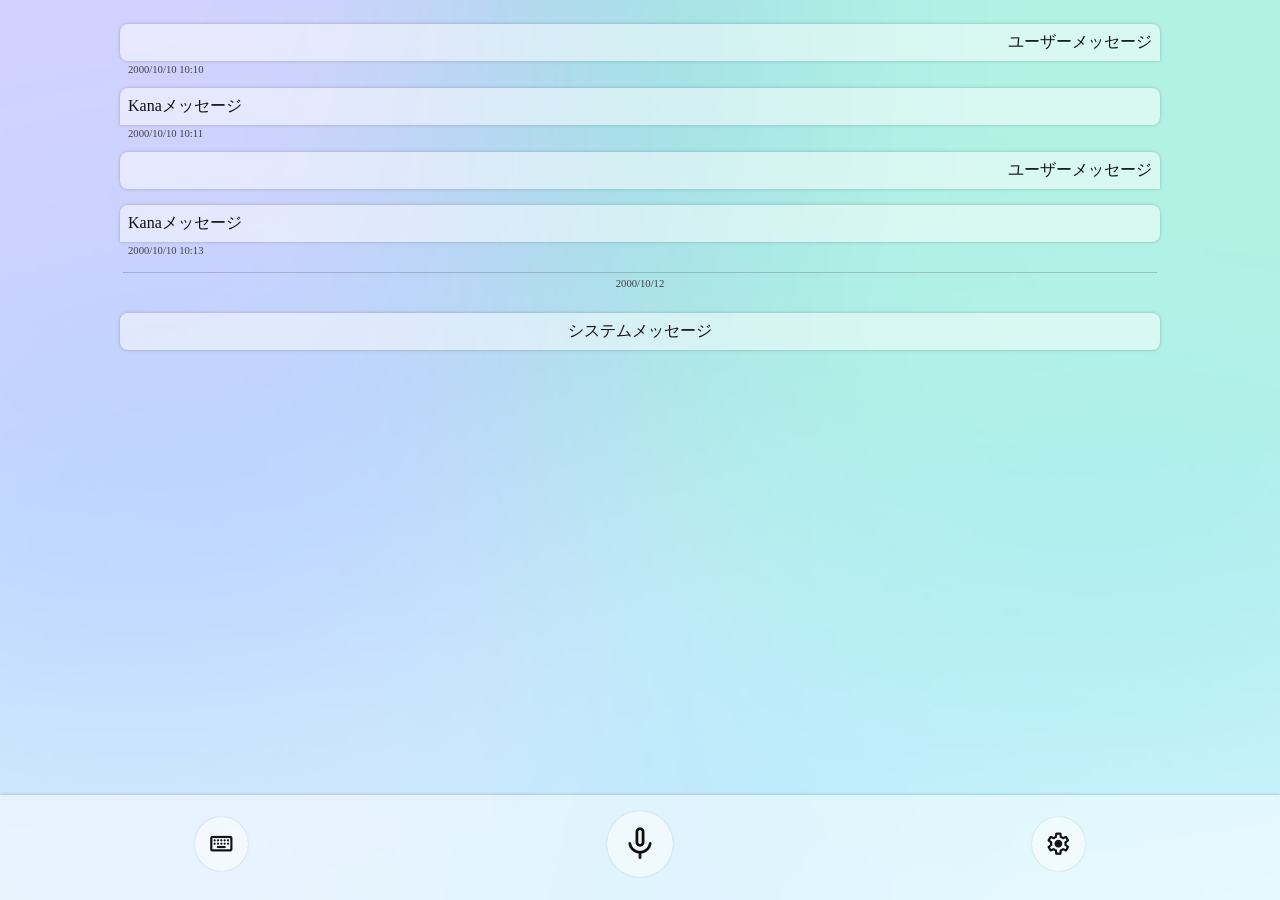
==== index.html @ 14f2938d "スタイル完成" ====
<!DOCTYPE html>
<html lang="ja">

<head>
    <meta charset="UTF-8">
    <meta http-equiv="X-UA-Compatible" content="IE=edge">
    <meta name="viewport" content="width=device-width, initial-scale=1.0">
    <title>Kana</title>

    <link rel="stylesheet"
        href="https://fonts.googleapis.com/css2?family=Material+Symbols+Rounded:opsz,wght,FILL,GRAD@20..48,100..700,0..1,-50..200" />
    <link rel="stylesheet" href="styles/main.css">
</head>

<body>
    <main>
        <div id="chat">
            <div class="message user">
                <div class="message_text">
                    <p>ユーザーメッセージ</p>
                </div>
            </div>
            <div class="time user">
                <p>2000/10/10 10:10</p>
            </div>
            <div class="message kana">
                <div class="message_text">
                    <p>Kanaメッセージ</p>
                </div>
            </div>
            <div class="time kana">
                <p>2000/10/10 10:11</p>
            </div>
            <div class="message user">
                <div class="message_text">
                    <p>ユーザーメッセージ</p>
                </div>
            </div>
            <div class="message kana">
                <div class="message_text">
                    <p>Kanaメッセージ</p>
                </div>
            </div>
            <div class="time kana">
                <p>2000/10/10 10:13</p>
            </div>
            <div class="time">
                <p>2000/10/12</p>
            </div>
            <div class="message">
                <div class="message_text">
                    <p>システムメッセージ</p>
                </div>
            </div>
        </div>
        <nav>
            <ul>
                <li><button></button></li>
                <li><button></button></li>
                <li><button></button></li>
            </ul>
        </nav>
    </main>
</body>

</html>
---- styles/main.css ----
:root {
    --background: url("/backgrounds/light.png");
    --color: rgb(15, 15, 15);
    --thin-color: rgb(63, 63, 63);
    --item-background: rgba(255, 255, 255, 0.5);
    --shadow-color: rgba(0, 0, 0, 0.25);
    --light-color: rgba(255, 255, 255, 0.5);
    --time-border-color: rgba(63, 63, 63, 0.25);
}

@media (prefers-color-scheme: dark) {
    :root {
        --background: url("/backgrounds/dark.png");
        --color: rgb(240, 240, 240);
        --thin-color: rgb(192, 192, 192);
        --item-background: rgba(15, 15, 15, 0.5);
        --shadow-color: rgba(0, 0, 0, 0.5);
        --light-color: rgba(255, 255, 255, 0.125);
        --time-border-color: rgba(192, 192, 192, 0.25);
    }
}

:root {
    box-sizing: border-box;
}

html {
    height: 100%;
    width: 100%;
    margin: 0;
    padding: 0;
}

body {
    background: var(--background);
    background-position: center;
    background-repeat: no-repeat;
    background-size: cover;
    color: var(--color);
    height: 100vh;
    width: 100vw;
    margin: 0;
    padding: 0;
    overflow: hidden;
}

p {
    margin: 0;
    padding: 0;
}

main {
    display: flex;
    flex-direction: column;
    justify-content: center;
    align-items: center;
    height: 100%;
    width: 100%;
}

#chat {
    display: flex;
    flex-direction: column;
    justify-content: flex-start;
    align-items: center;
    padding-top: 1em;
    padding-bottom: 1em;
    height: 100%;
    width: 100%;
    overflow-y: auto;
}

nav {
    background: var(--item-background);
    box-shadow: 0 0 0.2em var(--shadow-color);
    width: 100%;
}

nav ul {
    display: flex;
    flex-direction: row;
    justify-content: space-around;
    align-items: center;
    list-style-type: none;
    margin: 1em;
    padding: 0;
}

nav ul li button {
    background: var(--item-background);
    border: none;
    color: var(--color);
    box-shadow: 0 0 0.1em var(--shadow-color);
    border-radius: 50%;
    cursor: pointer;
    margin: 0;
    margin-bottom: 0.5em;
    padding: 1em;
    width: 4em;
    height: 4em;
    transition: box-shadow 0.125s ease-in-out;
}

nav ul li button:hover {
    box-shadow: 0 0.05em 0.2em var(--shadow-color), 0 0.05em 0.1em var(--light-color) inset;
}

nav ul li button:active {
    box-shadow: 0 0.05em 0.1em var(--shadow-color), 0 0.05em 0.1em var(--shadow-color) inset;
}

nav ul li:nth-child(2) button {
    width: 5em;
    height: 5em;
}

nav ul li button::before {
    font-family: "Material Symbols Rounded";
    font-size: 2em;
    display: flex;
    justify-content: center;
    align-items: center;
    height: 100%;
    width: 100%;
}

nav ul li:nth-child(2) button::before {
    content: "mic";
    font-size: 3em;
}

nav ul li:nth-child(1) button::before {
    content: "keyboard";
}

nav ul li:nth-child(3) button::before {
    content: "settings";
}

.message {
    background: var(--item-background);
    box-shadow: 0 0 0.2em var(--shadow-color);
    border-radius: 0.5em;
    margin: 0.5em;
    padding: 0.5em;
    width: 80%;
    text-align: center;
    transition: box-shadow 0.125s ease-in-out;
}

.message:hover {
    box-shadow: 0 0.05em 0.2em var(--shadow-color), 0 0.05em 0.1em var(--light-color) inset;
}

.message.user {
    border-radius: 0.5em 0.5em 0 0.5em;
    text-align: right;
}

.message.kana {
    border-radius: 0.5em 0.5em 0.5em 0;
    text-align: left;
}

.time {
    color: var(--thin-color);
    font-size: calc(2em / 3);
    border-top: 1px solid var(--time-border-color);
    margin: 1em;
    padding: 0.5em;
    width: 80%;
    text-align: center;
}

.time.user {
    border: none;
    position: relative;
    top: -0.5em;
    margin: 0;
    padding: 0;
    text-align: left;
}

.time.kana {
    border: none;
    position: relative;
    top: -0.5em;
    margin: 0;
    padding: 0;
    text-align: left;
}
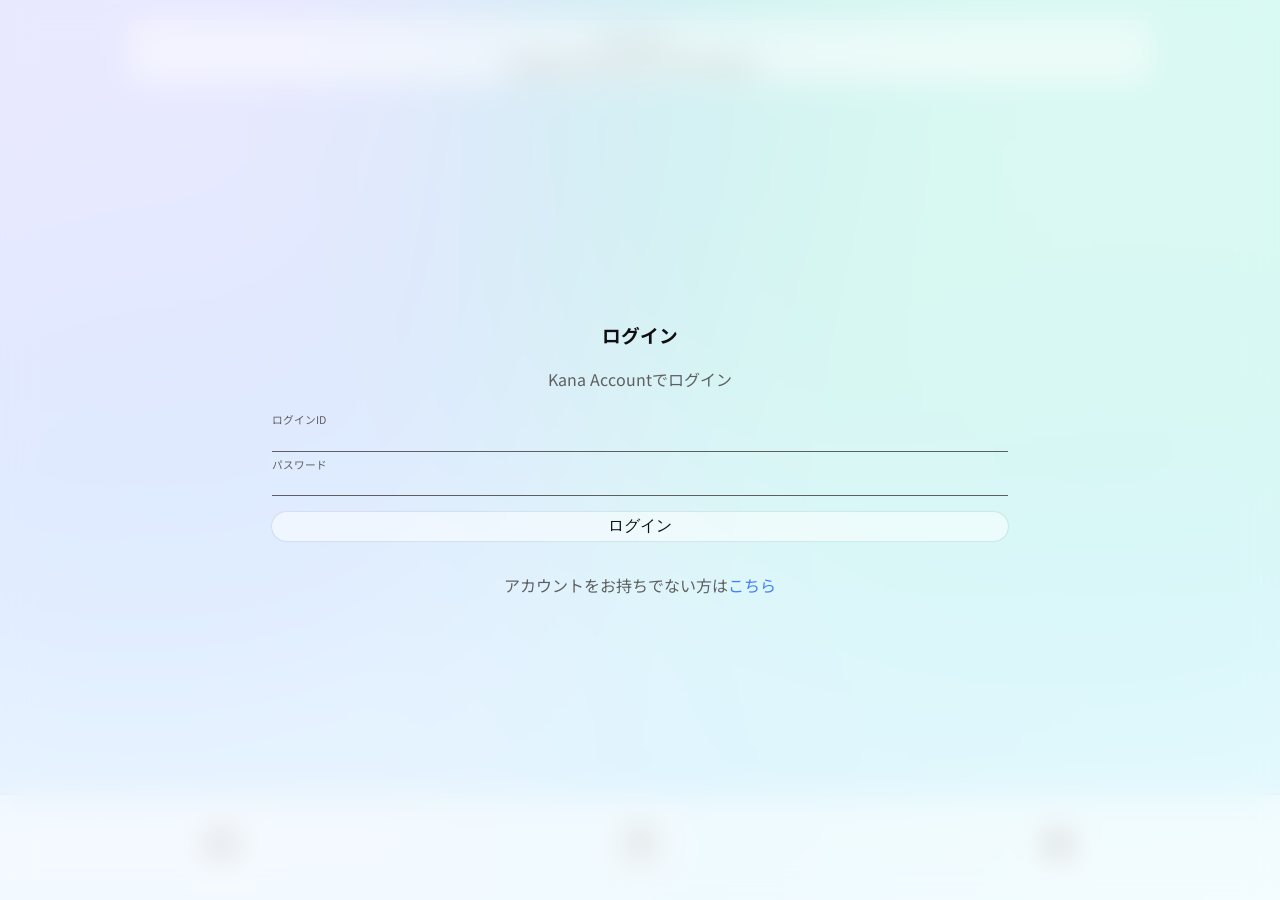
==== commit d47e66a1: "名前変更" ====
--- a/index.html
+++ b/index.html
@@ -7,60 +7,70 @@
     <meta name="viewport" content="width=device-width, initial-scale=1.0">
     <title>Kana</title>
 
+    <link rel="preconnect" href="https://fonts.googleapis.com">
+    <link rel="preconnect" href="https://fonts.gstatic.com" crossorigin>
     <link rel="stylesheet"
         href="https://fonts.googleapis.com/css2?family=Material+Symbols+Rounded:opsz,wght,FILL,GRAD@20..48,100..700,0..1,-50..200" />
+    <link href="https://fonts.googleapis.com/css2?family=Noto+Sans+JP:wght@100;300;400;500;700;900&display=swap"
+        rel="stylesheet">
     <link rel="stylesheet" href="styles/main.css">
+    <script src="./scripts/moment-with-locales.min.js"></script>
+    <script src="./scripts/main.js"></script>
 </head>
 
 <body>
     <main>
-        <div id="chat">
-            <div class="message user">
-                <div class="message_text">
-                    <p>ユーザーメッセージ</p>
-                </div>
-            </div>
-            <div class="time user">
-                <p>2000/10/10 10:10</p>
-            </div>
-            <div class="message kana">
-                <div class="message_text">
-                    <p>Kanaメッセージ</p>
-                </div>
-            </div>
-            <div class="time kana">
-                <p>2000/10/10 10:11</p>
-            </div>
-            <div class="message user">
-                <div class="message_text">
-                    <p>ユーザーメッセージ</p>
-                </div>
-            </div>
-            <div class="message kana">
-                <div class="message_text">
-                    <p>Kanaメッセージ</p>
-                </div>
-            </div>
-            <div class="time kana">
-                <p>2000/10/10 10:13</p>
-            </div>
-            <div class="time">
-                <p>2000/10/12</p>
-            </div>
-            <div class="message">
-                <div class="message_text">
-                    <p>システムメッセージ</p>
-                </div>
-            </div>
-        </div>
+        <div id="chat"></div>
         <nav>
             <ul>
-                <li><button></button></li>
-                <li><button></button></li>
-                <li><button></button></li>
+                <li><button id="keyboard_button"></button></li>
+                <li><button id="listen_button"></button></li>
+                <li><button id="settings_button"></button></li>
             </ul>
         </nav>
     </main>
+    <dialog id="login">
+        <h3>ログイン</h3>
+        <p id="login_message">
+            Kana Accountでログイン
+
+        <form method="dialog">
+            <label for="login_id">ログインID</label>
+            <input type="text" id="login_id" name="login_id" autocomplete="username" required>
+            <label for="login_password">パスワード</label>
+            <input type="password" id="login_password" name="login_password" autocomplete="current-password" required>
+            <button type="submit" id="login_button" name="login_button">
+                ログイン
+            </button>
+        </form>
+        <p>
+            アカウントをお持ちでない方は<a href="https://kana.renorari.net/api/account/create.html" target="_blank">こちら</a>
+        </p>
+    </dialog>
+    <dialog id="settings" style="display: none;">
+        <header>
+            <button id="settings_close"></button>
+            <h3>設定</h3>
+        </header>
+        <div>
+            <h4>アカウント</h4>
+            <div id="user_info">
+                <span id="user_name"></span>
+                <span id="user_id"></span>
+                <button id="logout">ログアウト</button>
+            </div>
+            <h4>音声</h4>
+            <div>
+                <input type="checkbox" id="sound" name="sound" checked>
+                <label for="sound">通知音</label>
+            </div>
+            <div>
+                <input type="checkbox" id="voice" name="voice" checked>
+                <label for="voice">音声</label>
+                <select id="voice_list"></select>
+            </div>
+        </div>
+    </dialog>
 </body>
 
 </html>
--- a/styles/main.css
+++ b/styles/main.css
@@ -1,30 +1,40 @@
 :root {
-    --background: url("/backgrounds/light.png");
+    --background: url("../backgrounds/light.png");
     --color: rgb(15, 15, 15);
-    --thin-color: rgb(63, 63, 63);
+    --thin-color: rgb(95, 95, 95);
+    --link-color: rgb(63, 127, 255);
     --item-background: rgba(255, 255, 255, 0.5);
     --shadow-color: rgba(0, 0, 0, 0.25);
     --light-color: rgba(255, 255, 255, 0.5);
     --time-border-color: rgba(63, 63, 63, 0.25);
+    --focus-color: rgba(63, 127, 255, 0.5);
 }
 
 @media (prefers-color-scheme: dark) {
     :root {
-        --background: url("/backgrounds/dark.png");
+        --background: url("../backgrounds/dark.png");
         --color: rgb(240, 240, 240);
         --thin-color: rgb(192, 192, 192);
+        --link-color: rgb(63, 127, 255);
         --item-background: rgba(15, 15, 15, 0.5);
         --shadow-color: rgba(0, 0, 0, 0.5);
         --light-color: rgba(255, 255, 255, 0.125);
         --time-border-color: rgba(192, 192, 192, 0.25);
-    }
-}
-
-:root {
+        --focus-color: rgba(63, 127, 255, 0.5);
+    }
+}
+
+* {
     box-sizing: border-box;
+    user-select: none;
+}
+
+*:focus {
+    outline: 2px solid var(--focus-color);
 }
 
 html {
+    font-family: 'Noto Sans JP', sans-serif;
     height: 100%;
     width: 100%;
     margin: 0;
@@ -44,9 +54,22 @@
     overflow: hidden;
 }
 
+a {
+    color: var(--link-color);
+    text-decoration: none;
+}
+
+h1,h2,h3,h4,h5,h6 {
+    color: var(--color);
+}
+
 p {
     margin: 0;
     padding: 0;
+}
+
+input {
+    user-select: unset;
 }
 
 main {
@@ -102,10 +125,12 @@
 }
 
 nav ul li button:hover {
+    outline: none;
     box-shadow: 0 0.05em 0.2em var(--shadow-color), 0 0.05em 0.1em var(--light-color) inset;
 }
 
 nav ul li button:active {
+    outline: none;
     box-shadow: 0 0.05em 0.1em var(--shadow-color), 0 0.05em 0.1em var(--shadow-color) inset;
 }
 
@@ -141,14 +166,16 @@
     background: var(--item-background);
     box-shadow: 0 0 0.2em var(--shadow-color);
     border-radius: 0.5em;
-    margin: 0.5em;
+    margin: 0.25em;
     padding: 0.5em;
     width: 80%;
     text-align: center;
     transition: box-shadow 0.125s ease-in-out;
+    overflow-wrap: break-word;
 }
 
 .message:hover {
+    outline: none;
     box-shadow: 0 0.05em 0.2em var(--shadow-color), 0 0.05em 0.1em var(--light-color) inset;
 }
 
@@ -160,6 +187,19 @@
 .message.kana {
     border-radius: 0.5em 0.5em 0.5em 0;
     text-align: left;
+}
+
+.message input[type=text] {
+    background: none;
+    border: none;
+    color: var(--color);
+    font-size: 1em;
+    cursor: pointer;
+    margin: 0;
+    padding: 0;
+    height: 100%;
+    width: 100%;
+    text-align: right;
 }
 
 .time {
@@ -175,7 +215,7 @@
 .time.user {
     border: none;
     position: relative;
-    top: -0.5em;
+    top: -0.25em;
     margin: 0;
     padding: 0;
     text-align: left;
@@ -184,8 +224,318 @@
 .time.kana {
     border: none;
     position: relative;
-    top: -0.5em;
-    margin: 0;
-    padding: 0;
+    top: -0.25em;
+    margin: 0;
+    padding: 0;
+    text-align: right;
+}
+
+dialog#login {
+    background: var(--item-background);
+    backdrop-filter: blur(1em);
+    -webkit-backdrop-filter: blur(1em);
+    border: none;
+    display: flex;
+    flex-direction: column;
+    justify-content: center;
+    align-items: center;
+    margin: 0;
+    padding: 0;
+    position: absolute;
+    top: 0;
+    left: 0;
+    height: 100%;
+    width: 100%;
+    z-index: 1;
+}
+
+dialog#login form {
+    display: flex;
+    flex-direction: column;
+    justify-content: center;
+    align-items: center;
+    padding: 1em;
+    width: 60%;
+}
+
+dialog#login form input[type=text], dialog#login form input[type=password] {
+    background: none;
+    border: none;
+    border-bottom: 1px solid var(--thin-color);
+    color: var(--color);
+    font-size: 1em;
+    cursor: pointer;
+    margin: 0;
+    padding: 0;
+    height: 100%;
+    width: 100%;
+    text-align: center;
+}
+
+dialog#login form label {
+    color: var(--thin-color);
+    font-size: calc(2em / 3);
+    margin: 0.5em;
+    padding: 0;
+    width: 100%;
     text-align: left;
+}
+
+dialog#login form button[type=submit] {
+    background: var(--item-background);
+    border: none;
+    color: var(--color);
+    border-radius: 100vh;
+    font-size: 1em;
+    cursor: pointer;
+    margin: 1em;
+    padding: 0.25em;
+    height: 100%;
+    width: 100%;
+    text-align: center;
+    box-shadow: 0 0 0.1em var(--shadow-color);
+    transition: box-shadow 0.125s ease-in-out;
+}
+
+dialog#login form button[type=submit]:hover {
+    outline: none;
+    box-shadow: 0 0.05em 0.2em var(--shadow-color), 0 0.05em 0.1em var(--light-color) inset;
+}
+
+dialog#login form button[type=submit]:active {
+    outline: none;
+    box-shadow: 0 0.05em 0.1em var(--shadow-color), 0 0.05em 0.1em var(--shadow-color) inset;
+}
+
+dialog#login p {
+    color: var(--thin-color);
+    margin: 0;
+    padding: 0;
+    width: 100%;
+    text-align: center;
+}
+
+dialog#settings {
+    background: var(--item-background);
+    backdrop-filter: blur(1em);
+    -webkit-backdrop-filter: blur(1em);
+    border: none;
+    display: flex;
+    flex-direction: column;
+    justify-content:flex-start;
+    align-items: center;
+    margin: 0;
+    padding: 0;
+    position: absolute;
+    top: 0;
+    left: 0;
+    height: 100%;
+    width: 100%;
+    z-index: 1;
+}
+
+dialog#settings header button {
+    background: var(--item-background);
+    border: none;
+    color: var(--color);
+    box-shadow: 0 0 0.1em var(--shadow-color);
+    border-radius: 50%;
+    cursor: pointer;
+    margin: 0;
+    margin-bottom: 0.5em;
+    padding: 1em;
+    width: 4em;
+    height: 4em;
+    transition: box-shadow 0.125s ease-in-out;
+}
+
+dialog#settings header button:hover {
+    outline: none;
+    box-shadow: 0 0.05em 0.2em var(--shadow-color), 0 0.05em 0.1em var(--light-color) inset;
+}
+
+dialog#settings header button:active {
+    outline: none;
+    box-shadow: 0 0.05em 0.1em var(--shadow-color), 0 0.05em 0.1em var(--shadow-color) inset;
+}
+
+dialog#settings header {
+    background: var(--item-background);
+    color: var(--thin-color);
+    font-size: 1em;
+    display: flex;
+    flex-direction: row;
+    justify-content: center;
+    align-items: center;
+    position: sticky;
+    position: -webkit-sticky;
+    top: 0;
+    margin: 0;
+    padding: 0;
+    width: 100%;
+    text-align: center;
+    box-shadow: 0 0 0.2em var(--shadow-color);
+}
+
+dialog#settings header button {
+    margin: 1em;
+    width: 3em;
+    height: 3em;
+}
+
+dialog#settings header button::before {
+    font-family: "Material Symbols Rounded";
+    font-size: 2em;
+    display: flex;
+    justify-content: center;
+    align-items: center;
+    height: 100%;
+    width: 100%;
+}
+
+dialog#settings header button::before {
+    content: "arrow_back_ios_new";
+}
+
+dialog#settings header h3 {
+    display: inline-block;
+    width: 100%;
+}
+
+dialog#settings > div {
+    width: 80%;
+}
+
+dialog#settings #user_info {
+    background: var(--item-background);
+    border-radius: 0.5em;
+    display: flex;
+    flex-direction: column;
+    justify-content: center;
+    align-items: flex-start;
+    margin: 0;
+    padding: 1em;
+    width: 100%;
+    box-shadow: 0 0 0.1em var(--shadow-color);
+    transition: box-shadow 0.125s ease-in-out;
+}
+
+dialog#settings #user_info:hover {
+    box-shadow: 0 0.05em 0.2em var(--shadow-color), 0 0.05em 0.1em var(--light-color) inset;
+}
+
+dialog#settings #user_info #user_name {
+    color: var(--color);
+    font-size: 1.5em;
+    margin: 0;
+    padding: 0;
+    width: 100%;
+}
+
+dialog#settings #user_info #user_id {
+    color: var(--thin-color);
+    font-size: 1em;
+    margin: 0;
+    padding: 0;
+    width: 100%;
+}
+
+dialog#settings #user_info #logout {
+    background: var(--item-background);
+    border: none;
+    color: var(--color);
+    border-radius: 100vh;
+    font-size: 1em;
+    cursor: pointer;
+    margin: 0;
+    margin-top: 1em;
+    padding: 0.25em;
+    height: 100%;
+    width: 100%;
+    text-align: center;
+    box-shadow: 0 0 0.1em var(--shadow-color);
+    transition: box-shadow 0.125s ease-in-out;
+}
+
+dialog#settings #user_info #logout:hover {
+    outline: none;
+    box-shadow: 0 0.05em 0.2em var(--shadow-color), 0 0.05em 0.1em var(--light-color) inset;
+}
+
+dialog#settings #user_info #logout:active {
+    outline: none;
+    box-shadow: 0 0.05em 0.1em var(--shadow-color), 0 0.05em 0.1em var(--shadow-color) inset;
+}
+
+dialog#settings label {
+    color: var(--thin-color);
+    font-size: 1em;
+    margin: 0;
+    padding: 0;
+    width: 100%;
+}
+
+dialog#settings select {
+    background: var(--item-background);
+    border: none;
+    color: var(--color);
+    border-radius: 0.5em;
+    font-size: 1em;
+    cursor: pointer;
+    margin: 0;
+    padding: 0.25em;
+    height: 100%;
+    width: 100%;
+    text-align: center;
+    box-shadow: 0 0 0.1em var(--shadow-color);
+    transition: box-shadow 0.125s ease-in-out;
+}
+
+dialog#settings select:hover {
+    outline: none;
+    box-shadow: 0 0.05em 0.2em var(--shadow-color), 0 0.05em 0.1em var(--light-color) inset;
+}
+
+dialog#settings select:active {
+    outline: none;
+    box-shadow: 0 0.05em 0.1em var(--shadow-color), 0 0.05em 0.1em var(--shadow-color) inset;
+}
+
+@keyframes rotate {
+    from {
+        transform: rotate(0deg);
+    }
+    to {
+        transform: rotate(360deg);
+    }
+}
+
+.rotate {
+    animation: rotate 0.5s ease-in-out infinite;
+}
+
+@keyframes fadein {
+    from {
+        opacity: 0;
+    }
+    to {
+        opacity: 1;
+    }
+}
+
+.fadein {
+    animation: fadein 0.5s ease-in-out;
+}
+
+@keyframes fadeout {
+    from {
+        opacity: 1;
+    }
+    to {
+        opacity: 0;
+    }
+}
+
+.fadeout {
+    animation: fadeout 0.5s ease-in-out;
 }
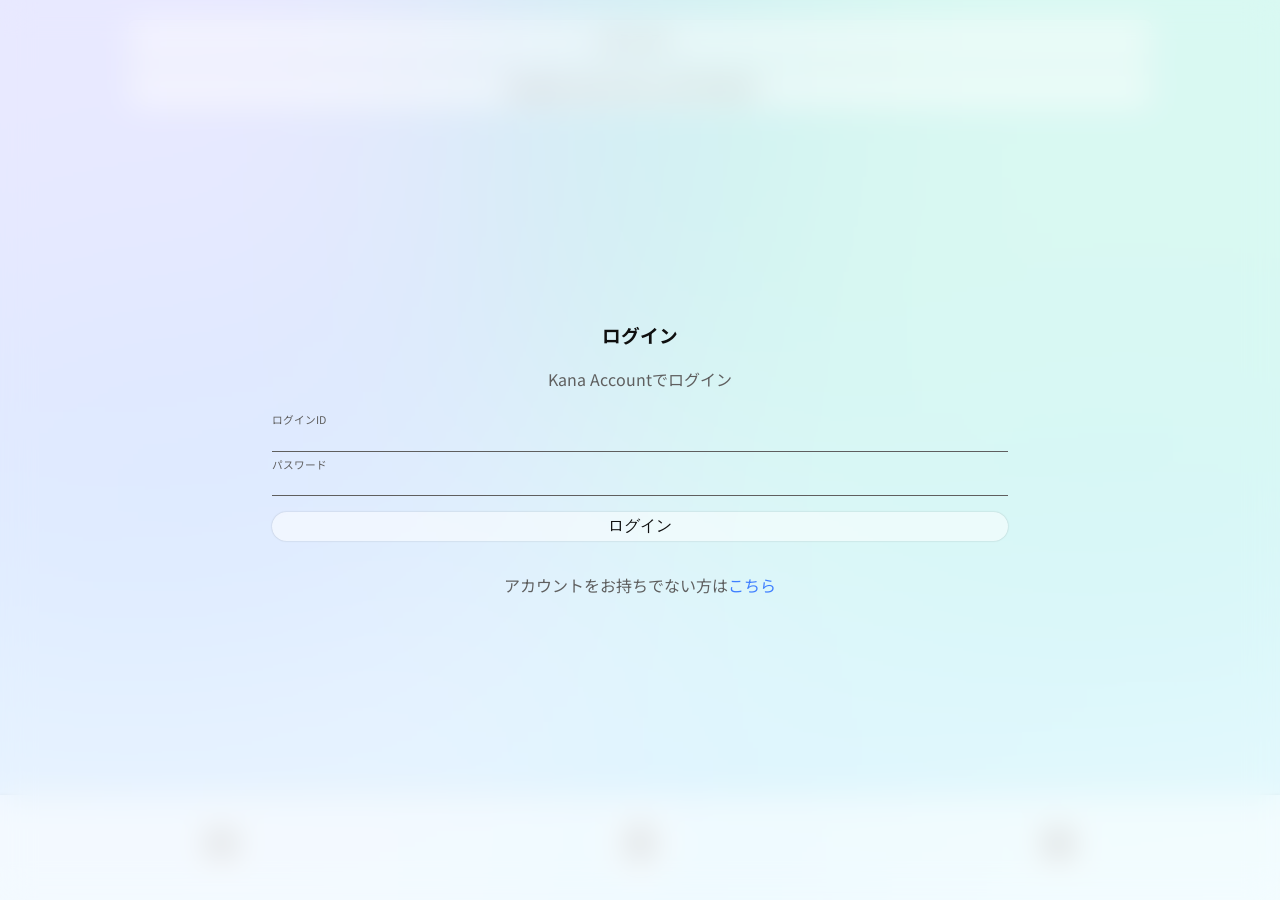
==== commit 2f5251d3: "タイマー機能対応" ====
--- a/index.html
+++ b/index.html
@@ -61,13 +61,19 @@
             </div>
             <h4>音声</h4>
             <div>
+                <h5>通知音</h5>
                 <input type="checkbox" id="sound" name="sound" checked>
                 <label for="sound">通知音</label>
             </div>
             <div>
+                <label for="alarm_select">アラーム音</label>
+                <select id="alarm_select" name="alarm_select"></select>
+            </div>
+            <div>
+                <h5>読み上げ</h5>
                 <input type="checkbox" id="voice" name="voice" checked>
                 <label for="voice">音声</label>
-                <select id="voice_list"></select>
+                <select id="voice_select"></select>
             </div>
         </div>
     </dialog>
--- a/styles/main.css
+++ b/styles/main.css
@@ -59,7 +59,12 @@
     text-decoration: none;
 }
 
-h1,h2,h3,h4,h5,h6 {
+h1,
+h2,
+h3,
+h4,
+h5,
+h6 {
     color: var(--color);
 }
 
@@ -132,6 +137,12 @@
 nav ul li button:active {
     outline: none;
     box-shadow: 0 0.05em 0.1em var(--shadow-color), 0 0.05em 0.1em var(--shadow-color) inset;
+}
+
+nav ul li button:disabled {
+    cursor: not-allowed;
+    box-shadow: 0 0 0.1em var(--shadow-color);
+    opacity: 0.5;
 }
 
 nav ul li:nth-child(2) button {
@@ -258,7 +269,8 @@
     width: 60%;
 }
 
-dialog#login form input[type=text], dialog#login form input[type=password] {
+dialog#login form input[type=text],
+dialog#login form input[type=password] {
     background: none;
     border: none;
     border-bottom: 1px solid var(--thin-color);
@@ -322,7 +334,7 @@
     border: none;
     display: flex;
     flex-direction: column;
-    justify-content:flex-start;
+    justify-content: flex-start;
     align-items: center;
     margin: 0;
     padding: 0;
@@ -402,7 +414,7 @@
     width: 100%;
 }
 
-dialog#settings > div {
+dialog#settings>div {
     width: 80%;
 }
 
@@ -501,41 +513,97 @@
     box-shadow: 0 0.05em 0.1em var(--shadow-color), 0 0.05em 0.1em var(--shadow-color) inset;
 }
 
+.rotate {
+    animation: rotate 0.5s ease-in-out infinite;
+}
+
+.fadein {
+    animation: fadein 0.5s ease-in-out;
+}
+
+.fadeout {
+    animation: fadeout 0.5s ease-in-out;
+}
+
 @keyframes rotate {
     from {
         transform: rotate(0deg);
     }
+
     to {
         transform: rotate(360deg);
     }
-}
-
-.rotate {
-    animation: rotate 0.5s ease-in-out infinite;
 }
 
 @keyframes fadein {
     from {
         opacity: 0;
     }
+
     to {
         opacity: 1;
     }
-}
-
-.fadein {
-    animation: fadein 0.5s ease-in-out;
 }
 
 @keyframes fadeout {
     from {
         opacity: 1;
     }
+
     to {
         opacity: 0;
     }
 }
 
-.fadeout {
-    animation: fadeout 0.5s ease-in-out;
+
+.flash-dot {
+    display: inline-block;
+    width: 0.5em;
+    height: 0.5em;
+    border-radius: 50%;
+    margin: 0 1em;
+    background-color: var(--color);
+    box-shadow: 0.75em 0 var(--color), -0.75em 0 var(--color);
+    position: relative;
+    animation: flash 0.5s ease-out infinite alternate;
+}
+
+@keyframes flash {
+    0% {
+        background-color: var(--thin-color);
+        box-shadow: 0.75em 0 var(--thin-color), -0.75em 0 var(--color);
+    }
+
+    50% {
+        background-color: var(--color);
+        box-shadow: 0.75em 0 var(--thin-color), -0.75em 0 var(--thin-color);
+    }
+
+    100% {
+        background-color: var(--thin-color);
+        box-shadow: 0.75em 0 var(--color), -0.75em 0 var(--thin-color);
+    }
+}
+
+.shadowExpandX-dot {
+    display: inline-block;
+    width: 0.5em;
+    height: 0.5em;
+    border-radius: 50%;
+    margin: 0 1em;
+    position: relative;
+    background: var(--color);
+    animation: shadowExpandX 0.5s ease-in-out infinite alternate;
+}
+
+@keyframes shadowExpandX {
+    0% {
+        box-shadow: 0 0, 0 0;
+        color: var(--thin-color);
+    }
+
+    100% {
+        box-shadow: 0.75em 0, -0.75em 0;
+        color: var(--color);
+    }
 }
